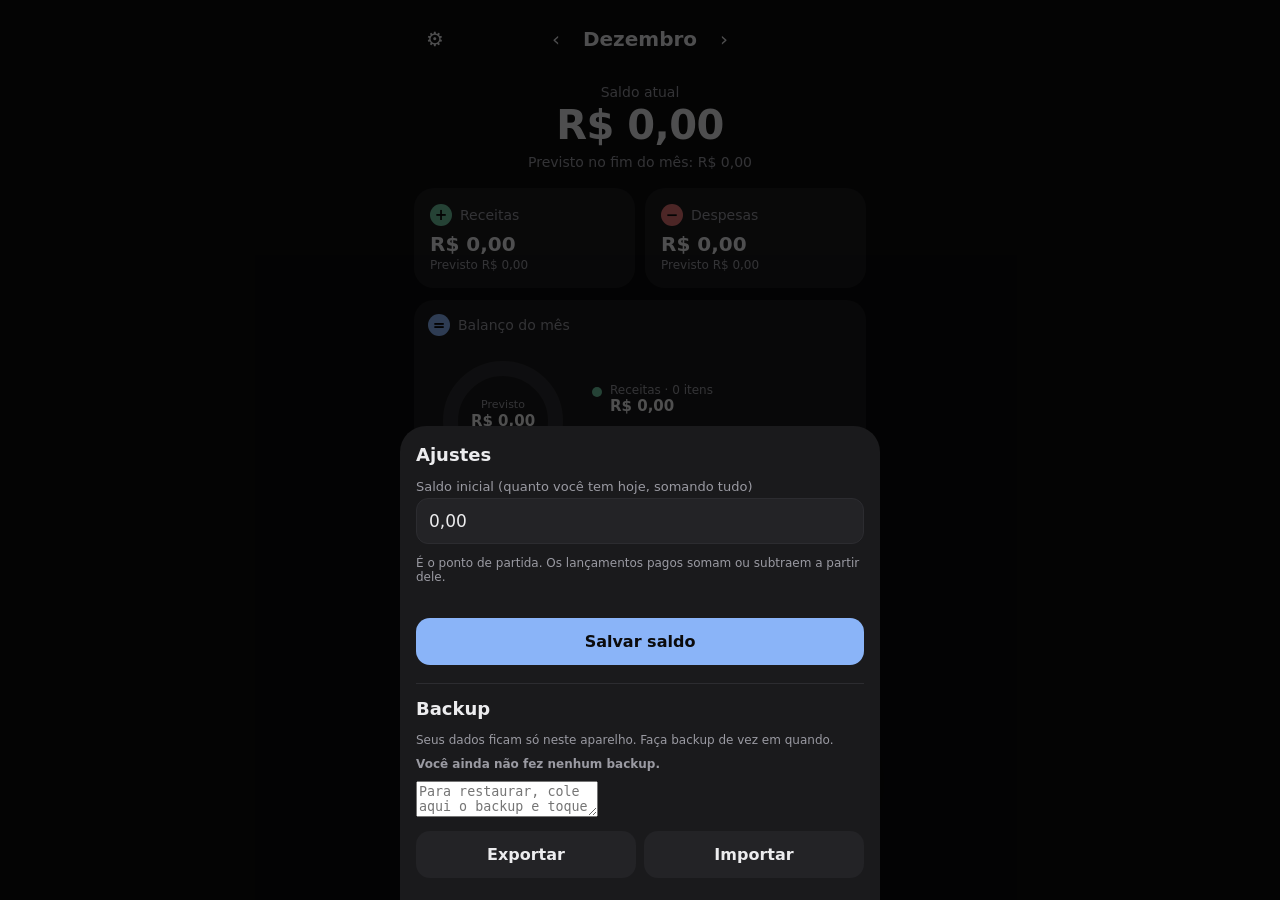
==== index.html @ 14795040 "Add files via upload" ====
<!DOCTYPE html>
<html lang="pt-BR">
<head>
<meta charset="utf-8">
<meta name="viewport" content="width=device-width, initial-scale=1">
<meta name="theme-color" content="#0b0b0c">
<meta name="description" content="Controle financeiro pessoal com previsão de 12 meses e calculadora de juros compostos">
<link rel="manifest" href="manifest.webmanifest">
<link rel="icon" href="icons/icon-192.png" type="image/png">
<link rel="apple-touch-icon" href="icons/apple-touch-icon.png">
<meta name="mobile-web-app-capable" content="yes">
<meta name="apple-mobile-web-app-capable" content="yes">
<meta name="apple-mobile-web-app-title" content="Meu Caixa">
<title>Meu Caixa</title>
<link rel="stylesheet" href="styles.css">
</head>
<body>
<div id="app"></div>
<script src="logic.js"></script>
<script src="db.js"></script>
<script src="app.js"></script>
<script>
  // deixa o app abrir sem internet (só funciona servido por https ou localhost)
  if ('serviceWorker' in navigator) {
    addEventListener('load', function () { navigator.serviceWorker.register('sw.js').catch(function () {}); });
  }
</script>
</body>
</html>
---- styles.css ----
:root {
  --bg: #0b0b0c; --card: #1a1a1c; --card2: #232326; --texto: #ececee; --suave: #9a9aa2;
  --verde: #6fc7a1; --vermelho: #e57373; --azul: #8ab4f8; --borda: #2c2c30;
}
* { box-sizing: border-box; -webkit-tap-highlight-color: transparent; }
html, body { margin: 0; background: var(--bg); color: var(--texto); font-family: system-ui, -apple-system, 'Segoe UI', Roboto, sans-serif; }
#app { max-width: 480px; margin: 0 auto; min-height: 100vh; padding: 12px 14px 170px; }
.barra { position: fixed; bottom: 0; left: 0; right: 0; max-width: 480px; margin: 0 auto; display: flex; background: #121214; border-top: 1px solid var(--borda); padding: 6px 0 10px; z-index: 5; }
.aba { flex: 1; padding: 6px; color: var(--suave); font-size: 12px; display: flex; flex-direction: column; align-items: center; gap: 2px; }
.aba .ic { font-size: 20px; line-height: 1; }
.aba.on { color: var(--azul); font-weight: 600; }
.alerta { padding: 12px 14px; border-radius: 14px; font-size: 14px; margin-bottom: 12px; line-height: 1.4; }
.neg-bg { background: #3b1f1f; color: #f0a8a8; }
.pos-bg { background: #1c3329; color: #9ad8bb; }
.grafico { width: 100%; height: auto; display: block; }
button { font: inherit; color: inherit; cursor: pointer; border: 0; background: none; }
input { font: inherit; color: inherit; }

.topo { display: flex; align-items: center; justify-content: space-between; padding: 6px 0 14px; }
.topo .mes { font-size: 20px; font-weight: 600; }
.icone { width: 42px; height: 42px; border-radius: 50%; font-size: 20px; color: var(--texto); }
.icone:active { background: var(--card2); }

.aviso { background: #3a2c12; color: #f5c969; border-radius: 12px; padding: 10px 12px; font-size: 13px; margin-bottom: 12px; }

.hero { text-align: center; padding: 10px 0 18px; }
.hero .rotulo { color: var(--suave); font-size: 14px; }
.hero .grande { font-size: 40px; font-weight: 700; margin: 2px 0 6px; letter-spacing: -0.5px; }
.hero .prev { color: var(--suave); font-size: 14px; }
.neg { color: var(--vermelho); }
.pos { color: var(--verde); }

.duplo { display: grid; grid-template-columns: 1fr 1fr; gap: 10px; margin-bottom: 20px; }
.caixa { background: var(--card); border-radius: 20px; padding: 14px; }
.caixa .t { display: flex; align-items: center; gap: 8px; color: var(--suave); font-size: 14px; }
.bolinha { width: 22px; height: 22px; border-radius: 50%; display: inline-flex; align-items: center; justify-content: center; font-size: 15px; font-weight: 700; color: #0b0b0c; }
.caixa .v { font-size: 20px; font-weight: 600; margin: 6px 0 2px; }
.caixa .p { font-size: 12px; color: var(--suave); }

button.caixa { text-align: left; width: 100%; border: 2px solid transparent; }
button.caixa:active { background: var(--card2); }
.caixa.ativo-rec { border-color: var(--verde); }
.caixa.ativo-des { border-color: var(--vermelho); }
.caixa.balanco { margin: -8px 0 20px; }
.balanco-corpo { display: flex; align-items: center; gap: 14px; margin-top: 10px; }
.donut { position: relative; width: 150px; height: 150px; flex: none; }
.donut svg { width: 100%; height: 100%; display: block; }
.donut .centro { position: absolute; inset: 0; display: flex; flex-direction: column; align-items: center; justify-content: center; text-align: center; padding: 0 16px; }
.donut .rot { font-size: 11px; color: var(--suave); }
.donut .valc { font-size: 15px; font-weight: 700; margin: 1px 0; }
.legenda { flex: 1; min-width: 0; }
.leg { display: flex; gap: 8px; align-items: flex-start; margin-bottom: 12px; }
.leg:last-child { margin-bottom: 0; }
.dot { width: 10px; height: 10px; border-radius: 50%; margin-top: 4px; flex: none; }
.leg .p { font-size: 12px; color: var(--suave); }
.leg .v2 { font-size: 15px; font-weight: 600; }
.realizado { border-top: 1px solid var(--borda); margin-top: 12px; padding-top: 10px; display: flex; justify-content: space-between; font-size: 13px; color: var(--suave); }
.realizado span:last-child { font-weight: 600; }
.balanco .duas { display: grid; grid-template-columns: 1fr 1fr; gap: 10px; margin-top: 6px; }
.balanco .v { font-size: 22px; margin: 2px 0; }
.cab-lista { display: flex; align-items: center; justify-content: space-between; margin-bottom: 8px; }
.cab-lista h2 { margin: 0 0 0 4px; }
.chips { display: flex; gap: 6px; }
.chip { padding: 6px 12px; border-radius: 999px; background: var(--card); color: var(--suave); font-size: 13px; }
.chip.on { background: var(--azul); color: #0b0b0c; font-weight: 600; }
.item.rec { border-left: 4px solid var(--verde); }
.item.des { border-left: 4px solid var(--vermelho); }
h2 { font-size: 16px; font-weight: 600; margin: 0 0 8px 4px; color: var(--suave); }
.lista { background: var(--card); border-radius: 20px; overflow: hidden; }
.item { display: flex; align-items: center; gap: 12px; padding: 12px 14px; width: 100%; text-align: left; border-bottom: 1px solid var(--borda); }
.item:last-child { border-bottom: 0; }
.item:active { background: var(--card2); }
.check { width: 28px; height: 28px; border-radius: 50%; border: 2px solid var(--suave); flex: none; display: flex; align-items: center; justify-content: center; font-size: 15px; font-weight: 700; color: #0b0b0c; }
.check.ok { background: var(--verde); border-color: var(--verde); }
.item .meio { flex: 1; min-width: 0; }
.item .desc { white-space: nowrap; overflow: hidden; text-overflow: ellipsis; }
.item .sub { font-size: 12px; color: var(--suave); }
.item .val { font-weight: 600; white-space: nowrap; }
.item.pendente .desc, .item.pendente .val { opacity: .65; }
.vazio { padding: 28px 16px; text-align: center; color: var(--suave); white-space: pre-line; }

.fab { position: fixed; right: max(18px, calc(50% - 222px)); bottom: 92px; width: 62px; height: 62px; border-radius: 22px; background: var(--azul); color: #0b0b0c; font-size: 32px; box-shadow: 0 6px 18px #0008; }

.fundo { position: fixed; inset: 0; background: #000a; display: flex; align-items: flex-end; justify-content: center; z-index: 10; }
.folha { background: var(--card); width: 100%; max-width: 480px; border-radius: 26px 26px 0 0; padding: 18px 16px 22px; max-height: 92vh; overflow-y: auto; }
.folha h3 { margin: 0 0 14px; font-size: 18px; }
.seg { display: grid; grid-template-columns: 1fr 1fr; gap: 6px; background: var(--card2); padding: 4px; border-radius: 14px; margin-bottom: 14px; }
.seg.tres { grid-template-columns: 1fr 1fr 1fr; }
.seg button { padding: 10px; border-radius: 11px; font-weight: 600; color: var(--suave); }
.seg button.on.receita { background: var(--verde); color: #0b0b0c; }
.seg button.on.despesa { background: var(--vermelho); color: #0b0b0c; }
.seg button.on.neutro { background: var(--azul); color: #0b0b0c; }
label.campo input[type=month] { display: block; width: 100%; margin-top: 4px; padding: 12px; border-radius: 12px; border: 1px solid var(--borda); background: var(--card2); color: var(--texto); font-size: 17px; }
label.campo { display: block; font-size: 13px; color: var(--suave); margin-bottom: 12px; }
label.campo input[type=text], label.campo input[type=date], label.campo input[type=number], label.campo textarea {
  display: block; width: 100%; margin-top: 4px; padding: 12px; border-radius: 12px; border: 1px solid var(--borda); background: var(--card2); color: var(--texto); font-size: 17px;
}
label.campo textarea { font-size: 12px; min-height: 90px; font-family: ui-monospace, monospace; }
.valor-grande { font-size: 26px !important; font-weight: 600; }
.linha { display: flex; align-items: center; gap: 10px; margin: 4px 0 16px; }
.linha input { width: 22px; height: 22px; accent-color: var(--verde); }
.erro { color: var(--vermelho); font-size: 13px; min-height: 18px; margin-bottom: 6px; }
.acoes { display: flex; gap: 8px; }
.acoes button { flex: 1; padding: 14px; border-radius: 14px; font-weight: 600; background: var(--card2); }
.acoes .primario { background: var(--azul); color: #0b0b0c; flex: 2; }
.acoes .perigo { color: var(--vermelho); }
.sep { border-top: 1px solid var(--borda); margin: 18px 0 14px; }
.nota { font-size: 12px; color: var(--suave); margin: 0 0 10px; }

.legenda-graf { display: flex; gap: 16px; font-size: 12px; color: var(--suave); margin-top: 8px; }
.legenda-graf .dot { width: 10px; height: 10px; border-radius: 50%; }
.aviso-btn { display: block; width: 100%; text-align: left; }
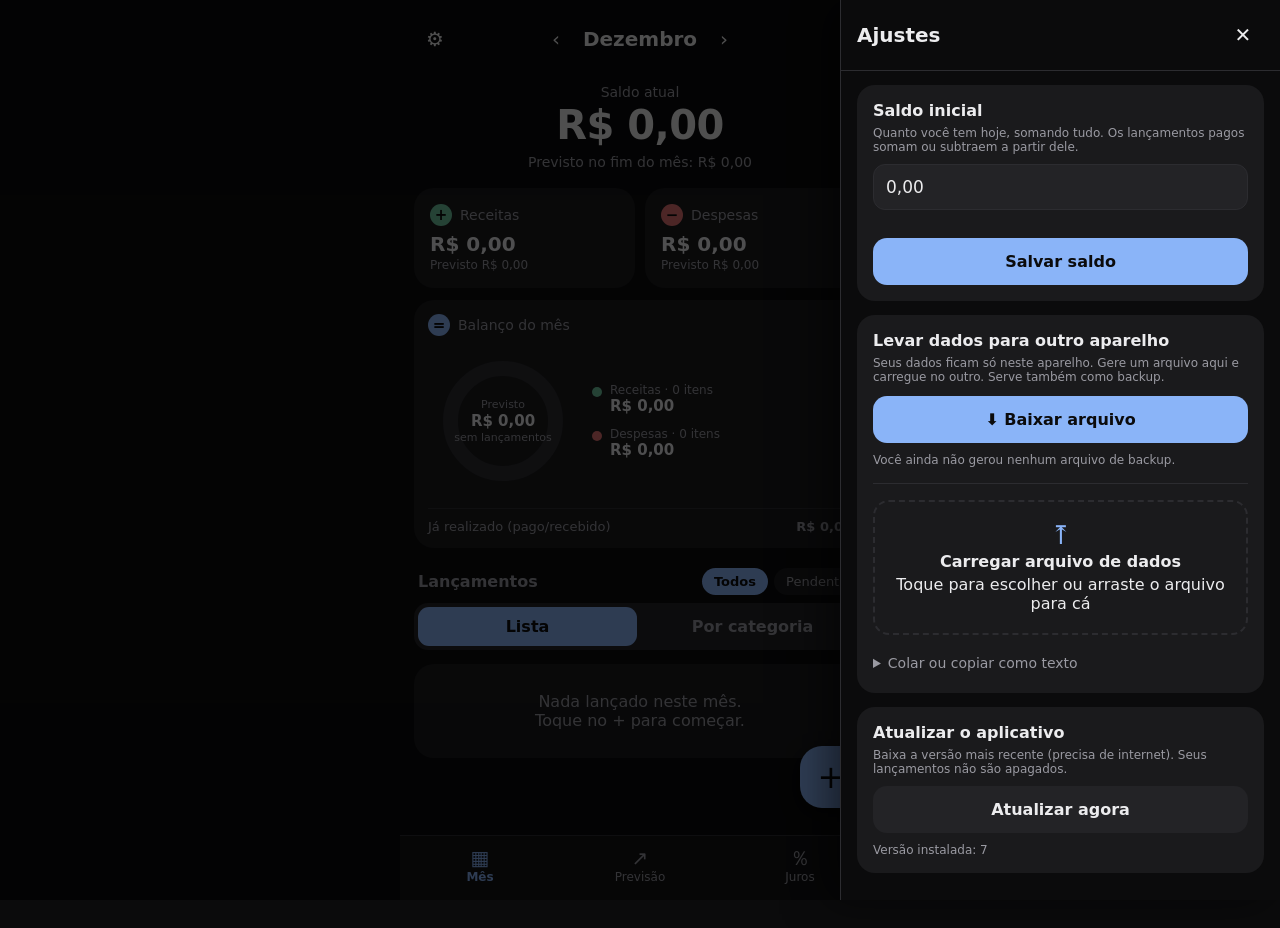
==== commit de8c545f: "Add files via upload" ====
--- a/index.html
+++ b/index.html
@@ -18,6 +18,7 @@
 <div id="app"></div>
 <script src="logic.js"></script>
 <script src="db.js"></script>
+<script src="fatura.js"></script>
 <script src="app.js"></script>
 <script>
   // deixa o app abrir sem internet (só funciona servido por https ou localhost)
--- a/styles.css
+++ b/styles.css
@@ -110,3 +110,76 @@
 .legenda-graf { display: flex; gap: 16px; font-size: 12px; color: var(--suave); margin-top: 8px; }
 .legenda-graf .dot { width: 10px; height: 10px; border-radius: 50%; }
 .aviso-btn { display: block; width: 100%; text-align: left; }
+
+/* campo de valor + somador */
+.campo .valor-topo { display: flex; justify-content: space-between; align-items: center; margin-bottom: 4px; }
+.campo .valor-topo .somar { color: var(--azul); font-weight: 600; font-size: 13px; padding: 4px 0; }
+div.campo > input[type=text] { display: block; width: 100%; padding: 12px; border-radius: 12px; border: 1px solid var(--borda); background: var(--card2); color: var(--texto); font-size: 17px; }
+div.campo > input.valor-grande { font-size: 26px; }
+.soma-linha { display: grid; grid-template-columns: 1fr auto; gap: 8px; align-items: center; margin-bottom: 10px; }
+.soma-linha input { width: 100%; min-width: 0; padding: 12px; border-radius: 12px; border: 1px solid var(--borda); background: var(--card2); color: var(--texto); }
+.soma-lista { max-height: 28vh; overflow: auto; }
+.soma-item { display: flex; justify-content: space-between; align-items: center; padding: 8px 4px; border-bottom: 1px solid var(--borda); }
+.soma-item button { color: var(--suave); font-size: 22px; padding: 0 10px; }
+.soma-total { font-weight: 700; font-size: 18px; margin: 12px 0 6px; }
+
+/* categoria + visão por categoria */
+label.campo select { display: block; width: 100%; margin-top: 4px; padding: 12px; border-radius: 12px; border: 1px solid var(--borda); background: var(--card2); color: var(--texto); font-size: 17px; }
+.grupos { display: flex; flex-direction: column; gap: 8px; }
+.grupo { background: var(--card); border-radius: 18px; overflow: hidden; }
+.grupo-cab { display: flex; align-items: center; gap: 12px; width: 100%; padding: 12px 14px; text-align: left; }
+.grupo-cab .ponto { width: 12px; height: 12px; border-radius: 50%; flex: none; }
+.grupo-meio { flex: 1; min-width: 0; display: flex; flex-direction: column; gap: 2px; }
+.grupo-nome { font-weight: 600; }
+.grupo-val { display: flex; flex-direction: column; align-items: flex-end; font-weight: 600; white-space: nowrap; }
+.grupo-cab .sub { font-size: 12px; color: var(--suave); font-weight: 400; }
+.grupo-cab .seta { color: var(--suave); width: 14px; text-align: center; }
+.barra-cat { display: block; height: 4px; border-radius: 2px; background: var(--card2); margin-top: 4px; overflow: hidden; }
+.barra-cat > span { display: block; height: 100%; border-radius: 2px; }
+.grupo-corpo { border-top: 1px solid var(--borda); }
+.pagar-tudo { display: block; width: 100%; padding: 12px; color: var(--azul); font-weight: 600; border-top: 1px solid var(--borda); }
+div.campo { display: block; font-size: 13px; color: var(--suave); margin-bottom: 12px; }
+
+/* importar fatura */
+.link-fatura { display: block; width: 100%; padding: 12px; margin: 0 0 12px; border-radius: 12px; background: var(--card2); color: var(--azul); font-weight: 600; text-align: center; }
+.imp-cab { font-weight: 700; margin-bottom: 6px; }
+.imp-ok { color: var(--verde); font-size: 14px; }
+.imp-lista { margin-top: 6px; max-height: 44vh; overflow-y: auto; border-top: 1px solid var(--borda); }
+.imp-item { display: flex; align-items: flex-start; gap: 10px; padding: 10px 2px; border-bottom: 1px solid var(--borda); }
+.imp-item.dup { opacity: .6; }
+.imp-item input[type=checkbox] { width: 22px; height: 22px; margin-top: 2px; accent-color: var(--verde); flex: none; }
+.imp-meio { flex: 1; min-width: 0; }
+.imp-desc { overflow: hidden; text-overflow: ellipsis; white-space: nowrap; }
+.imp-meio select { margin-top: 4px; max-width: 100%; padding: 6px 8px; border-radius: 10px; border: 1px solid var(--borda); background: var(--card2); color: var(--texto); font-size: 13px; }
+.imp-val { font-weight: 600; white-space: nowrap; }
+.imp-acoes { margin-top: 12px; }
+.imp-item .sub { font-size: 12px; color: var(--suave); }
+.primario:disabled { opacity: .5; }
+
+/* gaveta lateral (Ajustes) */
+.gaveta-fundo { position: fixed; inset: 0; background: #0000; z-index: 20; transition: background .18s; }
+.gaveta-fundo.aberta { background: #000a; }
+.gaveta { position: absolute; top: 0; right: 0; bottom: 0; width: min(440px, 100%); background: var(--bg, #0b0b0c); border-left: 1px solid var(--borda); box-shadow: -12px 0 40px #0008; display: flex; flex-direction: column; transform: translateX(100%); transition: transform .18s ease-out; }
+.gaveta-fundo.aberta .gaveta { transform: none; }
+@media (prefers-reduced-motion: reduce) { .gaveta, .gaveta-fundo { transition: none; } }
+.gaveta-topo { display: flex; align-items: center; justify-content: space-between; padding: 14px 16px; border-bottom: 1px solid var(--borda); }
+.gaveta-topo h3 { margin: 0; font-size: 20px; }
+.gaveta-corpo { overflow-y: auto; padding: 14px 16px 28px; display: flex; flex-direction: column; gap: 14px; }
+.aj-cartao { background: var(--card); border-radius: 18px; padding: 16px; }
+.aj-cartao h4 { margin: 0 0 6px; font-size: 16px; }
+.aj-cartao input[type=text] { width: 100%; padding: 12px; border-radius: 12px; border: 1px solid var(--borda); background: var(--card2); color: var(--texto); font-size: 17px; }
+.aj-botoes { display: grid; grid-template-columns: repeat(auto-fit, minmax(150px, 1fr)); gap: 8px; }
+.aj-botoes button { padding: 14px; border-radius: 14px; font-weight: 600; background: var(--card2); }
+.aj-botoes button.primario { background: var(--azul); color: #0b0b0c; }
+.aj-sep { height: 1px; background: var(--borda); margin: 16px 0; }
+.aj-zona { display: flex; flex-direction: column; align-items: center; gap: 4px; padding: 20px 12px; border: 2px dashed var(--borda); border-radius: 16px; text-align: center; cursor: pointer; color: var(--texto); transition: border-color .15s, background .15s; }
+.aj-zona:hover, .aj-zona.sobre, .aj-zona:focus-visible { border-color: var(--azul); background: #8ab4f81a; outline: none; }
+.aj-zona-ic { font-size: 26px; color: var(--azul); line-height: 1; }
+.aj-zona-t { font-weight: 600; }
+.aj-previa { background: var(--card2); border-radius: 14px; padding: 12px 14px; margin: 12px 0; display: flex; flex-direction: column; gap: 2px; }
+.aj-opcoes button { width: 100%; padding: 13px; border-radius: 14px; font-weight: 600; }
+.aj-msg { margin-top: 8px; font-size: 14px; }
+.aj-msg.ok { color: var(--verde); }
+.aj-avancado { margin-top: 14px; color: var(--suave); font-size: 14px; }
+.aj-avancado summary { cursor: pointer; padding: 6px 0; }
+.aj-avancado textarea { width: 100%; min-height: 80px; padding: 10px; border-radius: 12px; border: 1px solid var(--borda); background: var(--card2); color: var(--texto); font-family: ui-monospace, monospace; font-size: 12px; box-sizing: border-box; }
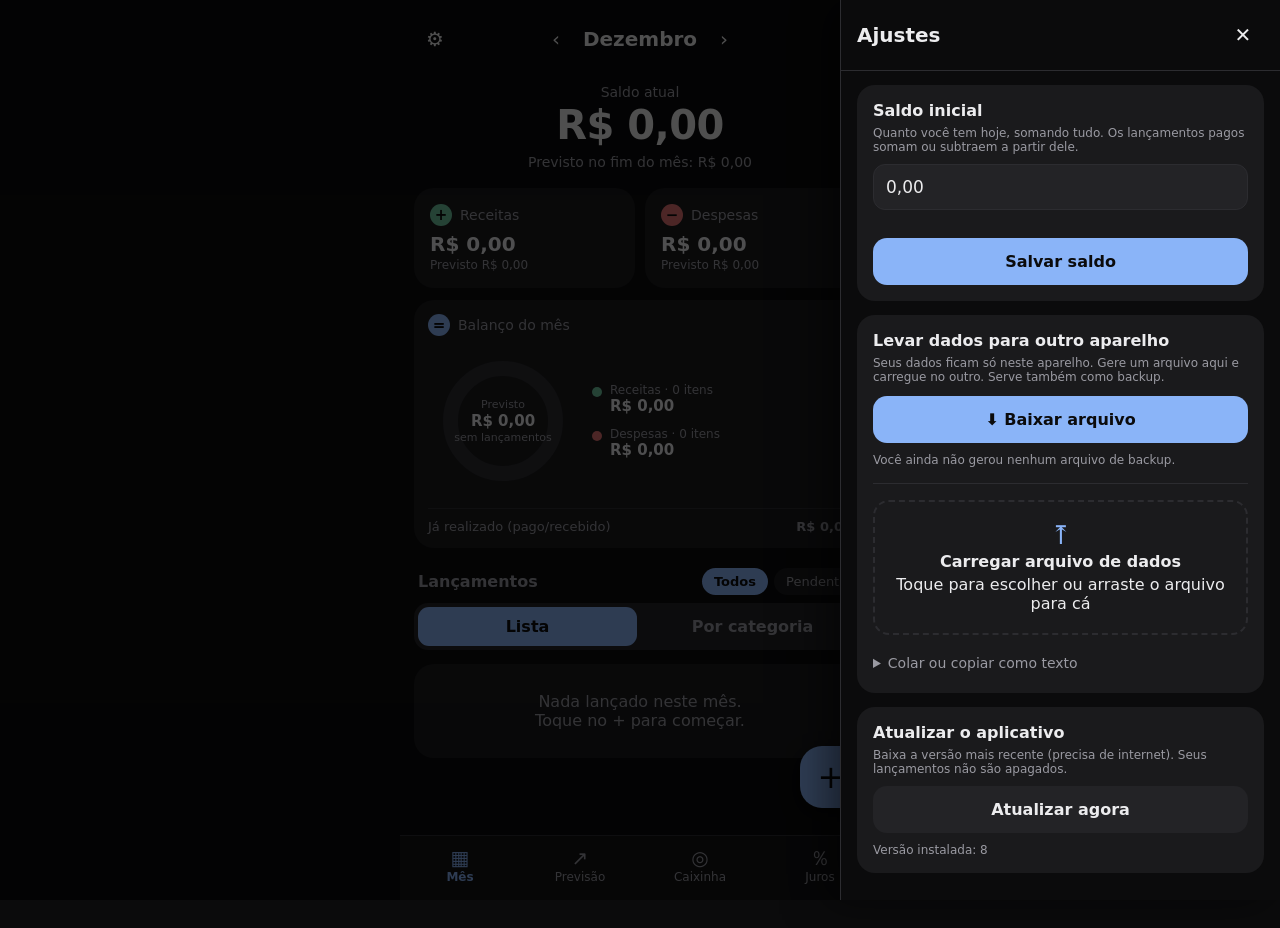
==== commit 1619b1ad: "Add files via upload" ====
--- a/index.html
+++ b/index.html
@@ -19,6 +19,7 @@
 <script src="logic.js"></script>
 <script src="db.js"></script>
 <script src="fatura.js"></script>
+<script src="nuvem.js"></script>
 <script src="app.js"></script>
 <script>
   // deixa o app abrir sem internet (só funciona servido por https ou localhost)
--- a/styles.css
+++ b/styles.css
@@ -183,3 +183,19 @@
 .aj-avancado { margin-top: 14px; color: var(--suave); font-size: 14px; }
 .aj-avancado summary { cursor: pointer; padding: 6px 0; }
 .aj-avancado textarea { width: 100%; min-height: 80px; padding: 10px; border-radius: 12px; border: 1px solid var(--borda); background: var(--card2); color: var(--texto); font-family: ui-monospace, monospace; font-size: 12px; box-sizing: border-box; }
+
+/* caixinha */
+.cx { padding-bottom: 90px; }
+.cx-nome { font-size: 15px; color: var(--suave); }
+.cx-total { font-size: 34px; font-weight: 700; margin: 2px 0 10px; letter-spacing: -.5px; }
+.cx-barra { height: 14px; border-radius: 99px; background: var(--card2); overflow: hidden; }
+.cx-barra-in { height: 100%; border-radius: 99px; background: linear-gradient(90deg, var(--azul), var(--verde)); transition: width .4s ease; }
+.cx-linha { display: flex; justify-content: space-between; gap: 12px; padding: 8px 0; border-top: 1px solid var(--borda); font-size: 14px; }
+.cx-linha:first-of-type { border-top: 0; }
+.cx-linha span:first-child { color: var(--suave); }
+.cx-linha strong { text-align: right; }
+.cx-linha .pos, strong.pos { color: var(--verde); }
+.cx-ap { display: flex; justify-content: space-between; align-items: center; gap: 10px; padding: 10px 0; border-top: 1px solid var(--borda); }
+.cx-ap:first-of-type { border-top: 0; }
+.cx-ap-v { font-weight: 600; display: flex; align-items: center; gap: 6px; }
+.cx input[type=email], .cx input[type=password], .cx input[type=text], .cx input[type=date] { width: 100%; padding: 12px; border-radius: 12px; border: 1px solid var(--borda); background: var(--card2); color: var(--texto); font-size: 16px; }
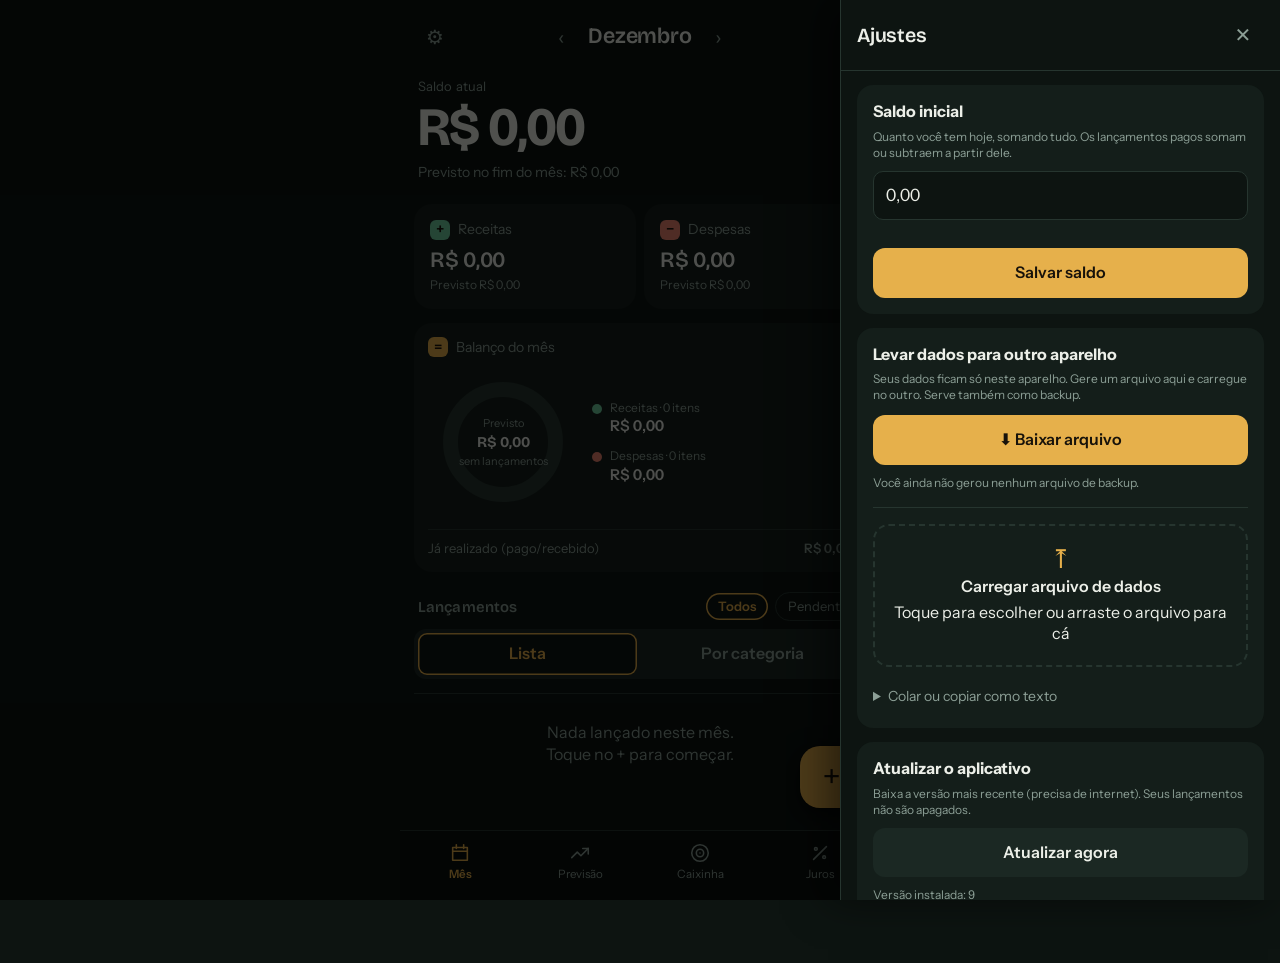
==== commit b93e3fe2: "Add files via upload" ====
--- a/index.html
+++ b/index.html
@@ -3,7 +3,7 @@
 <head>
 <meta charset="utf-8">
 <meta name="viewport" content="width=device-width, initial-scale=1">
-<meta name="theme-color" content="#0b0b0c">
+<meta name="theme-color" content="#0d1411">
 <meta name="description" content="Controle financeiro pessoal com previsão de 12 meses e calculadora de juros compostos">
 <link rel="manifest" href="manifest.webmanifest">
 <link rel="icon" href="icons/icon-192.png" type="image/png">
--- a/styles.css
+++ b/styles.css
@@ -1,14 +1,18 @@
+@font-face { font-family: 'Bricolage'; src: url(fonts/bricolage.woff2) format('woff2'); font-weight: 200 800; font-display: swap; }
+@font-face { font-family: 'Instrument'; src: url(fonts/instrument.woff2) format('woff2'); font-weight: 400 700; font-display: swap; }
 :root {
-  --bg: #0b0b0c; --card: #1a1a1c; --card2: #232326; --texto: #ececee; --suave: #9a9aa2;
-  --verde: #6fc7a1; --vermelho: #e57373; --azul: #8ab4f8; --borda: #2c2c30;
+  --bg: #0d1411; --card: #141e1a; --card2: #1b2823; --texto: #ecefe8; --suave: #8c9f96;
+  --verde: #6fcf9f; --vermelho: #ee8470; --acento: #e6b04b; --borda: #26352f; --linha: #3a4d45; --sobre: #17120a;
+  --fonte: 'Instrument', system-ui, -apple-system, 'Segoe UI', Roboto, sans-serif;
+  --display: 'Bricolage', 'Instrument', system-ui, sans-serif;
 }
 * { box-sizing: border-box; -webkit-tap-highlight-color: transparent; }
-html, body { margin: 0; background: var(--bg); color: var(--texto); font-family: system-ui, -apple-system, 'Segoe UI', Roboto, sans-serif; }
+html, body { margin: 0; background: var(--bg); color: var(--texto); font-family: var(--fonte); font-variant-numeric: tabular-nums; }
 #app { max-width: 480px; margin: 0 auto; min-height: 100vh; padding: 12px 14px 170px; }
-.barra { position: fixed; bottom: 0; left: 0; right: 0; max-width: 480px; margin: 0 auto; display: flex; background: #121214; border-top: 1px solid var(--borda); padding: 6px 0 10px; z-index: 5; }
+.barra { position: fixed; bottom: 0; left: 0; right: 0; max-width: 480px; margin: 0 auto; display: flex; background: #0a100d; border-top: 1px solid var(--borda); padding: 6px 0 10px; z-index: 5; }
 .aba { flex: 1; padding: 6px; color: var(--suave); font-size: 12px; display: flex; flex-direction: column; align-items: center; gap: 2px; }
 .aba .ic { font-size: 20px; line-height: 1; }
-.aba.on { color: var(--azul); font-weight: 600; }
+.aba.on { color: var(--acento); font-weight: 600; }
 .alerta { padding: 12px 14px; border-radius: 14px; font-size: 14px; margin-bottom: 12px; line-height: 1.4; }
 .neg-bg { background: #3b1f1f; color: #f0a8a8; }
 .pos-bg { background: #1c3329; color: #9ad8bb; }
@@ -33,7 +37,7 @@
 .duplo { display: grid; grid-template-columns: 1fr 1fr; gap: 10px; margin-bottom: 20px; }
 .caixa { background: var(--card); border-radius: 20px; padding: 14px; }
 .caixa .t { display: flex; align-items: center; gap: 8px; color: var(--suave); font-size: 14px; }
-.bolinha { width: 22px; height: 22px; border-radius: 50%; display: inline-flex; align-items: center; justify-content: center; font-size: 15px; font-weight: 700; color: #0b0b0c; }
+.bolinha { width: 22px; height: 22px; border-radius: 50%; display: inline-flex; align-items: center; justify-content: center; font-size: 15px; font-weight: 700; color: var(--sobre); }
 .caixa .v { font-size: 20px; font-weight: 600; margin: 6px 0 2px; }
 .caixa .p { font-size: 12px; color: var(--suave); }
 
@@ -62,7 +66,7 @@
 .cab-lista h2 { margin: 0 0 0 4px; }
 .chips { display: flex; gap: 6px; }
 .chip { padding: 6px 12px; border-radius: 999px; background: var(--card); color: var(--suave); font-size: 13px; }
-.chip.on { background: var(--azul); color: #0b0b0c; font-weight: 600; }
+.chip.on { background: var(--acento); color: var(--sobre); font-weight: 600; }
 .item.rec { border-left: 4px solid var(--verde); }
 .item.des { border-left: 4px solid var(--vermelho); }
 h2 { font-size: 16px; font-weight: 600; margin: 0 0 8px 4px; color: var(--suave); }
@@ -70,7 +74,7 @@
 .item { display: flex; align-items: center; gap: 12px; padding: 12px 14px; width: 100%; text-align: left; border-bottom: 1px solid var(--borda); }
 .item:last-child { border-bottom: 0; }
 .item:active { background: var(--card2); }
-.check { width: 28px; height: 28px; border-radius: 50%; border: 2px solid var(--suave); flex: none; display: flex; align-items: center; justify-content: center; font-size: 15px; font-weight: 700; color: #0b0b0c; }
+.check { width: 28px; height: 28px; border-radius: 50%; border: 2px solid var(--suave); flex: none; display: flex; align-items: center; justify-content: center; font-size: 15px; font-weight: 700; color: var(--sobre); }
 .check.ok { background: var(--verde); border-color: var(--verde); }
 .item .meio { flex: 1; min-width: 0; }
 .item .desc { white-space: nowrap; overflow: hidden; text-overflow: ellipsis; }
@@ -79,7 +83,7 @@
 .item.pendente .desc, .item.pendente .val { opacity: .65; }
 .vazio { padding: 28px 16px; text-align: center; color: var(--suave); white-space: pre-line; }
 
-.fab { position: fixed; right: max(18px, calc(50% - 222px)); bottom: 92px; width: 62px; height: 62px; border-radius: 22px; background: var(--azul); color: #0b0b0c; font-size: 32px; box-shadow: 0 6px 18px #0008; }
+.fab { position: fixed; right: max(18px, calc(50% - 222px)); bottom: 92px; width: 62px; height: 62px; border-radius: 22px; background: var(--acento); color: var(--sobre); font-size: 32px; box-shadow: 0 6px 18px #0008; }
 
 .fundo { position: fixed; inset: 0; background: #000a; display: flex; align-items: flex-end; justify-content: center; z-index: 10; }
 .folha { background: var(--card); width: 100%; max-width: 480px; border-radius: 26px 26px 0 0; padding: 18px 16px 22px; max-height: 92vh; overflow-y: auto; }
@@ -87,9 +91,9 @@
 .seg { display: grid; grid-template-columns: 1fr 1fr; gap: 6px; background: var(--card2); padding: 4px; border-radius: 14px; margin-bottom: 14px; }
 .seg.tres { grid-template-columns: 1fr 1fr 1fr; }
 .seg button { padding: 10px; border-radius: 11px; font-weight: 600; color: var(--suave); }
-.seg button.on.receita { background: var(--verde); color: #0b0b0c; }
-.seg button.on.despesa { background: var(--vermelho); color: #0b0b0c; }
-.seg button.on.neutro { background: var(--azul); color: #0b0b0c; }
+.seg button.on.receita { background: var(--verde); color: var(--sobre); }
+.seg button.on.despesa { background: var(--vermelho); color: var(--sobre); }
+.seg button.on.neutro { background: var(--acento); color: var(--sobre); }
 label.campo input[type=month] { display: block; width: 100%; margin-top: 4px; padding: 12px; border-radius: 12px; border: 1px solid var(--borda); background: var(--card2); color: var(--texto); font-size: 17px; }
 label.campo { display: block; font-size: 13px; color: var(--suave); margin-bottom: 12px; }
 label.campo input[type=text], label.campo input[type=date], label.campo input[type=number], label.campo textarea {
@@ -102,7 +106,7 @@
 .erro { color: var(--vermelho); font-size: 13px; min-height: 18px; margin-bottom: 6px; }
 .acoes { display: flex; gap: 8px; }
 .acoes button { flex: 1; padding: 14px; border-radius: 14px; font-weight: 600; background: var(--card2); }
-.acoes .primario { background: var(--azul); color: #0b0b0c; flex: 2; }
+.acoes .primario { background: var(--acento); color: var(--sobre); flex: 2; }
 .acoes .perigo { color: var(--vermelho); }
 .sep { border-top: 1px solid var(--borda); margin: 18px 0 14px; }
 .nota { font-size: 12px; color: var(--suave); margin: 0 0 10px; }
@@ -113,7 +117,7 @@
 
 /* campo de valor + somador */
 .campo .valor-topo { display: flex; justify-content: space-between; align-items: center; margin-bottom: 4px; }
-.campo .valor-topo .somar { color: var(--azul); font-weight: 600; font-size: 13px; padding: 4px 0; }
+.campo .valor-topo .somar { color: var(--acento); font-weight: 600; font-size: 13px; padding: 4px 0; }
 div.campo > input[type=text] { display: block; width: 100%; padding: 12px; border-radius: 12px; border: 1px solid var(--borda); background: var(--card2); color: var(--texto); font-size: 17px; }
 div.campo > input.valor-grande { font-size: 26px; }
 .soma-linha { display: grid; grid-template-columns: 1fr auto; gap: 8px; align-items: center; margin-bottom: 10px; }
@@ -137,11 +141,11 @@
 .barra-cat { display: block; height: 4px; border-radius: 2px; background: var(--card2); margin-top: 4px; overflow: hidden; }
 .barra-cat > span { display: block; height: 100%; border-radius: 2px; }
 .grupo-corpo { border-top: 1px solid var(--borda); }
-.pagar-tudo { display: block; width: 100%; padding: 12px; color: var(--azul); font-weight: 600; border-top: 1px solid var(--borda); }
+.pagar-tudo { display: block; width: 100%; padding: 12px; color: var(--acento); font-weight: 600; border-top: 1px solid var(--borda); }
 div.campo { display: block; font-size: 13px; color: var(--suave); margin-bottom: 12px; }
 
 /* importar fatura */
-.link-fatura { display: block; width: 100%; padding: 12px; margin: 0 0 12px; border-radius: 12px; background: var(--card2); color: var(--azul); font-weight: 600; text-align: center; }
+.link-fatura { display: block; width: 100%; padding: 12px; margin: 0 0 12px; border-radius: 12px; background: var(--card2); color: var(--acento); font-weight: 600; text-align: center; }
 .imp-cab { font-weight: 700; margin-bottom: 6px; }
 .imp-ok { color: var(--verde); font-size: 14px; }
 .imp-lista { margin-top: 6px; max-height: 44vh; overflow-y: auto; border-top: 1px solid var(--borda); }
@@ -159,7 +163,7 @@
 /* gaveta lateral (Ajustes) */
 .gaveta-fundo { position: fixed; inset: 0; background: #0000; z-index: 20; transition: background .18s; }
 .gaveta-fundo.aberta { background: #000a; }
-.gaveta { position: absolute; top: 0; right: 0; bottom: 0; width: min(440px, 100%); background: var(--bg, #0b0b0c); border-left: 1px solid var(--borda); box-shadow: -12px 0 40px #0008; display: flex; flex-direction: column; transform: translateX(100%); transition: transform .18s ease-out; }
+.gaveta { position: absolute; top: 0; right: 0; bottom: 0; width: min(440px, 100%); background: var(--bg); border-left: 1px solid var(--borda); box-shadow: -12px 0 40px #0008; display: flex; flex-direction: column; transform: translateX(100%); transition: transform .18s ease-out; }
 .gaveta-fundo.aberta .gaveta { transform: none; }
 @media (prefers-reduced-motion: reduce) { .gaveta, .gaveta-fundo { transition: none; } }
 .gaveta-topo { display: flex; align-items: center; justify-content: space-between; padding: 14px 16px; border-bottom: 1px solid var(--borda); }
@@ -170,11 +174,11 @@
 .aj-cartao input[type=text] { width: 100%; padding: 12px; border-radius: 12px; border: 1px solid var(--borda); background: var(--card2); color: var(--texto); font-size: 17px; }
 .aj-botoes { display: grid; grid-template-columns: repeat(auto-fit, minmax(150px, 1fr)); gap: 8px; }
 .aj-botoes button { padding: 14px; border-radius: 14px; font-weight: 600; background: var(--card2); }
-.aj-botoes button.primario { background: var(--azul); color: #0b0b0c; }
+.aj-botoes button.primario { background: var(--acento); color: var(--sobre); }
 .aj-sep { height: 1px; background: var(--borda); margin: 16px 0; }
 .aj-zona { display: flex; flex-direction: column; align-items: center; gap: 4px; padding: 20px 12px; border: 2px dashed var(--borda); border-radius: 16px; text-align: center; cursor: pointer; color: var(--texto); transition: border-color .15s, background .15s; }
-.aj-zona:hover, .aj-zona.sobre, .aj-zona:focus-visible { border-color: var(--azul); background: #8ab4f81a; outline: none; }
-.aj-zona-ic { font-size: 26px; color: var(--azul); line-height: 1; }
+.aj-zona:hover, .aj-zona.sobre, .aj-zona:focus-visible { border-color: var(--acento); background: #e6b04b1a; outline: none; }
+.aj-zona-ic { font-size: 26px; color: var(--acento); line-height: 1; }
 .aj-zona-t { font-weight: 600; }
 .aj-previa { background: var(--card2); border-radius: 14px; padding: 12px 14px; margin: 12px 0; display: flex; flex-direction: column; gap: 2px; }
 .aj-opcoes button { width: 100%; padding: 13px; border-radius: 14px; font-weight: 600; }
@@ -189,7 +193,7 @@
 .cx-nome { font-size: 15px; color: var(--suave); }
 .cx-total { font-size: 34px; font-weight: 700; margin: 2px 0 10px; letter-spacing: -.5px; }
 .cx-barra { height: 14px; border-radius: 99px; background: var(--card2); overflow: hidden; }
-.cx-barra-in { height: 100%; border-radius: 99px; background: linear-gradient(90deg, var(--azul), var(--verde)); transition: width .4s ease; }
+.cx-barra-in { height: 100%; border-radius: 99px; background: linear-gradient(90deg, var(--acento), var(--verde)); transition: width .4s ease; }
 .cx-linha { display: flex; justify-content: space-between; gap: 12px; padding: 8px 0; border-top: 1px solid var(--borda); font-size: 14px; }
 .cx-linha:first-of-type { border-top: 0; }
 .cx-linha span:first-child { color: var(--suave); }
@@ -199,3 +203,103 @@
 .cx-ap:first-of-type { border-top: 0; }
 .cx-ap-v { font-weight: 600; display: flex; align-items: center; gap: 6px; }
 .cx input[type=email], .cx input[type=password], .cx input[type=text], .cx input[type=date] { width: 100%; padding: 12px; border-radius: 12px; border: 1px solid var(--borda); background: var(--card2); color: var(--texto); font-size: 16px; }
+
+
+/* ===== tema v9: caderno de caixa ===== */
+body { line-height: 1.35; -webkit-font-smoothing: antialiased; }
+:focus-visible { outline: 2px solid var(--acento); outline-offset: 2px; }
+h2, .topo .mes, .hero .grande, .cx-total, .folha h3, .gaveta-topo h3, .cx-nome { font-family: var(--display); }
+
+/* topo */
+.topo { padding: 4px 0 6px; }
+.topo .mes { font-size: 22px; font-weight: 600; letter-spacing: -.2px; font-variation-settings: 'opsz' 48; }
+.icone { color: var(--suave); }
+
+/* saldo: alinhado à esquerda, o número é o protagonista */
+.hero { text-align: left; padding: 14px 4px 22px; }
+.hero .rotulo { font-size: 13px; letter-spacing: .1px; }
+.hero .grande { font-size: 54px; line-height: 1.02; font-weight: 700; letter-spacing: -1.6px; margin: 4px 0 8px; font-variation-settings: 'opsz' 96; }
+.hero .prev { font-size: 14px; }
+
+/* cartões: menos caixa, mais papel */
+.caixa { border-radius: 18px; }
+.duplo { gap: 8px; }
+.caixa .v { font-family: var(--display); font-size: 22px; font-weight: 600; letter-spacing: -.3px; }
+.caixa.balanco { margin-top: -6px; }
+.bolinha { width: 20px; height: 20px; border-radius: 6px; font-size: 14px; }
+.donut .valc { font-family: var(--display); font-size: 16px; }
+
+/* extrato: linhas sobre o fundo, pontilhado entre descrição e valor */
+h2 { font-size: 15px; font-weight: 600; letter-spacing: .1px; font-variation-settings: 'opsz' 24; }
+.lista { background: transparent; border-radius: 0; border-top: 1px solid var(--borda); overflow: visible; }
+.item { padding: 13px 4px; gap: 12px; border-bottom: 1px solid var(--borda); border-left: 0 !important; }
+.item:active { background: var(--card); }
+.item .meio { flex: 0 1 auto; }
+.item .lider { flex: 1 1 14px; min-width: 14px; align-self: flex-end; margin-bottom: 7px; border-bottom: 2px dotted var(--linha); }
+.item .val { font-weight: 600; font-size: 16px; }
+.item.pendente .desc, .item.pendente .val { opacity: .7; }
+.check { width: 26px; height: 26px; border-radius: 8px; border-width: 1.5px; border-color: var(--linha); }
+.check.ok { background: var(--verde); border-color: var(--verde); }
+.grupo { border-radius: 16px; }
+.grupo-corpo .item { padding-left: 14px; padding-right: 14px; }
+.grupo-corpo { border-top: 1px solid var(--borda); }
+
+/* filtros e abas */
+.chip { background: transparent; border: 1px solid var(--borda); padding: 5px 12px; }
+.chip.on { background: var(--acento); border-color: var(--acento); }
+.seg { background: var(--card2); border-radius: 12px; }
+.seg button { border-radius: 9px; }
+.barra { background: #0a100d; padding-top: 4px; }
+.aba { font-size: 11.5px; gap: 3px; padding: 7px 6px; }
+.aba svg { width: 22px; height: 22px; stroke: currentColor; fill: none; stroke-width: 1.7; stroke-linecap: round; stroke-linejoin: round; }
+.aba.on { color: var(--acento); }
+
+/* botão principal */
+.fab { border-radius: 20px; box-shadow: 0 8px 24px #000a, 0 0 0 1px #00000040; font-weight: 400; }
+.fab:active { transform: scale(.96); }
+.acoes button, .aj-botoes button { border-radius: 12px; }
+.acoes .primario, .aj-botoes button.primario { background: var(--acento); color: var(--sobre); }
+.link-fatura { color: var(--acento); }
+button.primario:active, .fab:active { filter: brightness(.92); }
+
+/* folhas e gaveta */
+.folha { border-radius: 22px 22px 0 0; border-top: 1px solid var(--borda); }
+.folha h3, .gaveta-topo h3 { font-weight: 600; letter-spacing: -.2px; font-variation-settings: 'opsz' 36; }
+.gaveta { background: var(--bg); }
+.aj-cartao { border-radius: 16px; }
+label.campo, div.campo { color: var(--suave); }
+label.campo input[type=text], label.campo input[type=date], label.campo input[type=number], label.campo textarea, label.campo select, label.campo input[type=month],
+div.campo > input[type=text], .cx input[type=email], .cx input[type=password], .cx input[type=text], .cx input[type=date], .aj-cartao input[type=text] { border-radius: 10px; background: var(--bg); border-color: var(--borda); }
+label.campo input:focus, div.campo > input:focus, .cx input:focus, .aj-cartao input:focus, select:focus, textarea:focus { outline: none; border-color: var(--acento); box-shadow: 0 0 0 3px #e6b04b26; }
+.valor-grande { font-family: var(--display); }
+
+/* caixinha */
+.cx-total { font-size: 44px; font-weight: 700; letter-spacing: -1.2px; font-variation-settings: 'opsz' 96; }
+.cx-barra { height: 10px; background: var(--bg); }
+.cx-barra-in { background: var(--acento); animation: cx-encher .7s ease-out; transform-origin: left; }
+@keyframes cx-encher { from { transform: scaleX(0); } to { transform: scaleX(1); } }
+@media (prefers-reduced-motion: reduce) { .cx-barra-in { animation: none; } }
+.cx-linha .pos, strong.pos { color: var(--verde); }
+
+/* avisos */
+.aviso { background: #2b2412; color: #efc765; }
+.neg-bg { background: #3a211c; color: #f3b3a6; }
+.pos-bg { background: #17302a; color: #9fdcbd; }
+
+/* extrato em grade: descrição ..... valor; detalhe na linha de baixo */
+.item { display: grid; grid-template-columns: 26px minmax(0, max-content) minmax(14px, 1fr) auto; column-gap: 10px; row-gap: 2px; align-items: baseline; text-align: left; }
+.item .meio { display: contents; }
+.item .check { grid-row: 1 / span 2; grid-column: 1; align-self: center; }
+.item .desc { grid-column: 2; grid-row: 1; }
+.item .sub { grid-column: 2 / -1; grid-row: 2; }
+.item .lider { grid-column: 3; grid-row: 1; align-self: end; margin-bottom: 6px; }
+.item .val { grid-column: 4; grid-row: 1; justify-self: end; }
+.item:not(:has(.check)) { grid-template-columns: minmax(0, max-content) minmax(14px, 1fr) auto; }
+.item:not(:has(.check)) .desc { grid-column: 1; }
+.item:not(:has(.check)) .sub { grid-column: 1 / -1; }
+.item:not(:has(.check)) .lider { grid-column: 2; }
+.item:not(:has(.check)) .val { grid-column: 3; }
+
+/* seleção discreta: contorno âmbar, sem bloco amarelo */
+.chip.on, .seg button.on.neutro { background: transparent; color: var(--acento); box-shadow: inset 0 0 0 1.5px var(--acento); border-color: transparent; font-weight: 600; }
+.seg button.on.neutro { background: var(--bg); }
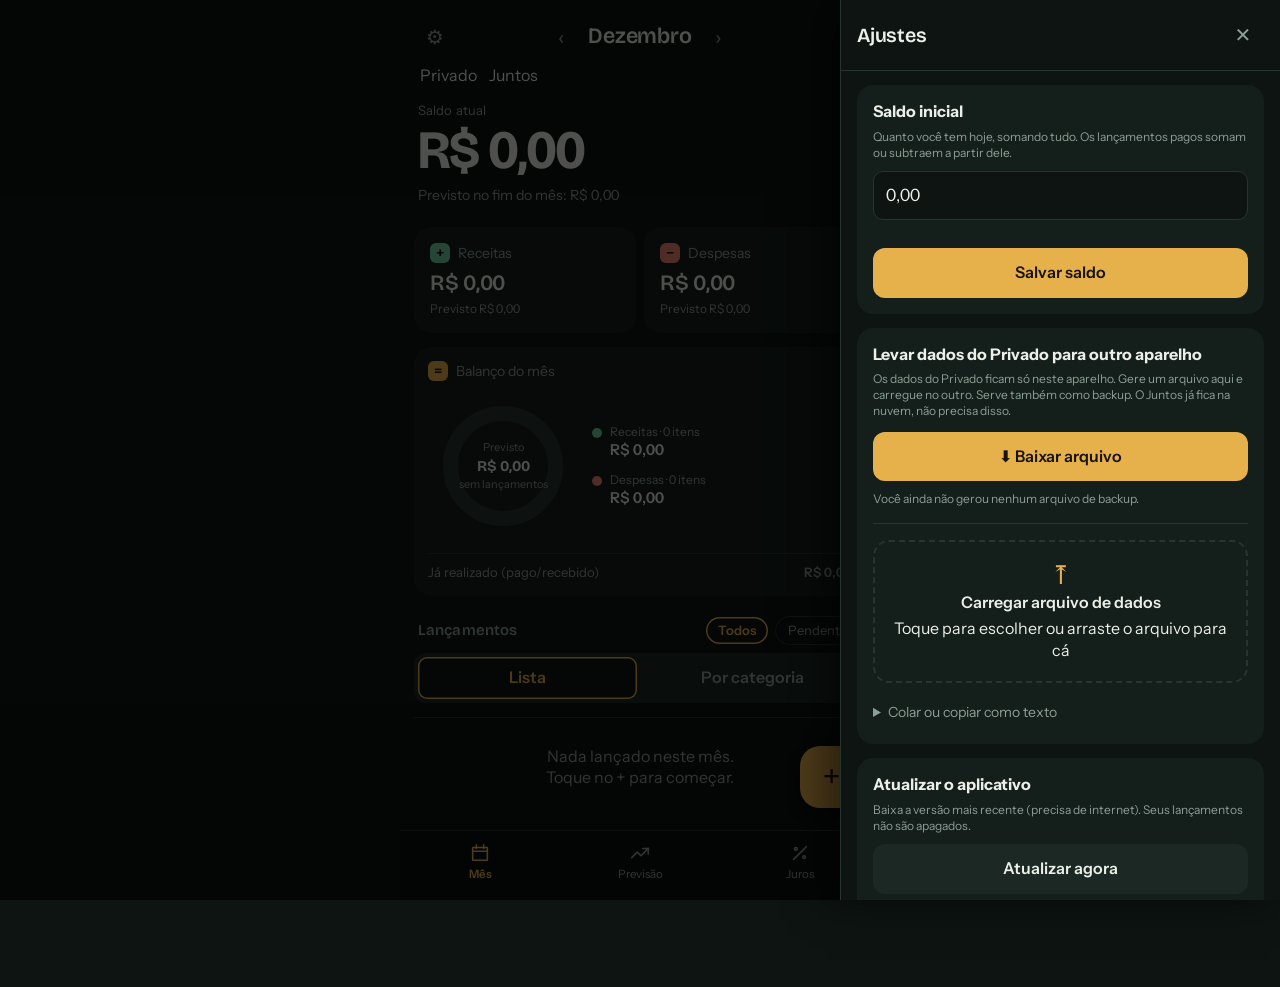
==== commit 0f4bdedb: "Add files via upload" ====
--- a/index.html
+++ b/index.html
@@ -20,6 +20,8 @@
 <script src="db.js"></script>
 <script src="fatura.js"></script>
 <script src="nuvem.js"></script>
+<script src="juntos.js"></script>
+<script src="sync.js"></script>
 <script src="app.js"></script>
 <script>
   // deixa o app abrir sem internet (só funciona servido por https ou localhost)
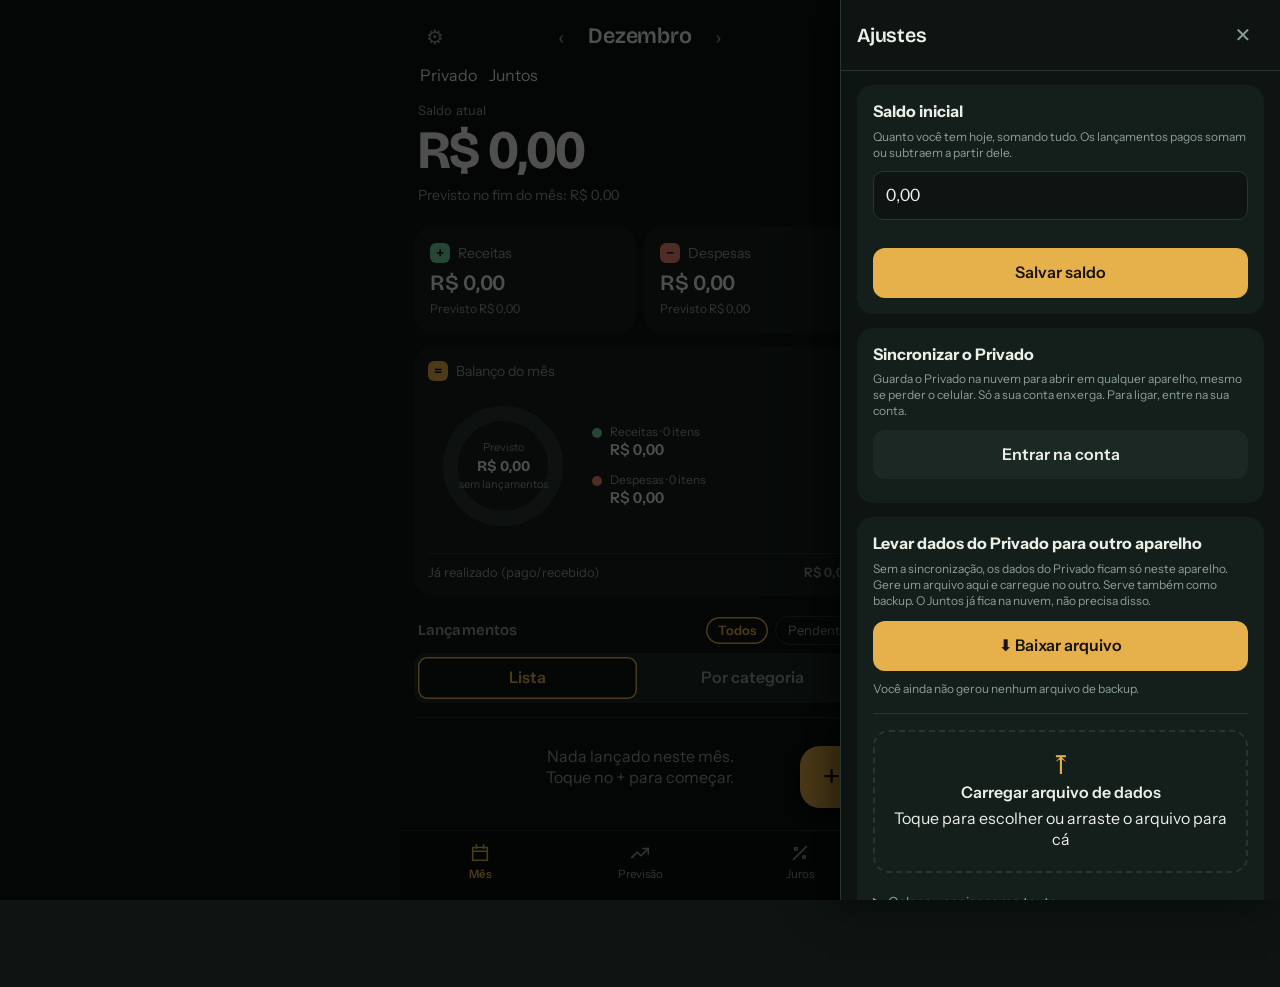
==== commit 86ad2a62: "Add files via upload" ====
--- a/index.html
+++ b/index.html
@@ -24,6 +24,28 @@
 <script src="sync.js"></script>
 <script src="app.js"></script>
 <script>
+  // rede de segurança: se depois de 8 s a tela continua vazia, oferece um botão de reparo
+  // (limpa só o guardado do aplicativo; seus lançamentos não são tocados)
+  setTimeout(function () {
+    var app = document.getElementById('app');
+    if (!app || app.children.length) return;
+    var d = document.createElement('div');
+    d.style.cssText = 'padding:40px 20px;text-align:center;color:#e8efe9;font-family:system-ui,sans-serif';
+    d.innerHTML = '<p style="font-size:18px;margin:0 0 8px">O Meu Caixa não abriu.</p><p style="opacity:.7;margin:0 0 20px">Seus lançamentos continuam guardados. Toque abaixo para baixar a versão nova.</p>';
+    var b = document.createElement('button');
+    b.textContent = 'Reparar e abrir de novo';
+    b.style.cssText = 'font-size:16px;padding:12px 20px;border-radius:12px;border:0;background:#e6b450;color:#1a1405;font-weight:600';
+    b.onclick = function () {
+      var fim = function () { location.reload(); };
+      Promise.all([
+        navigator.serviceWorker ? navigator.serviceWorker.getRegistrations().then(function (r) { return Promise.all(r.map(function (x) { return x.unregister(); })); }) : 0,
+        window.caches ? caches.keys().then(function (k) { return Promise.all(k.map(function (n) { return caches.delete(n); })); }) : 0
+      ]).then(fim, fim);
+    };
+    d.appendChild(b); app.appendChild(d);
+  }, 8000);
+</script>
+<script>
   // deixa o app abrir sem internet (só funciona servido por https ou localhost)
   if ('serviceWorker' in navigator) {
     addEventListener('load', function () { navigator.serviceWorker.register('sw.js').catch(function () {}); });
